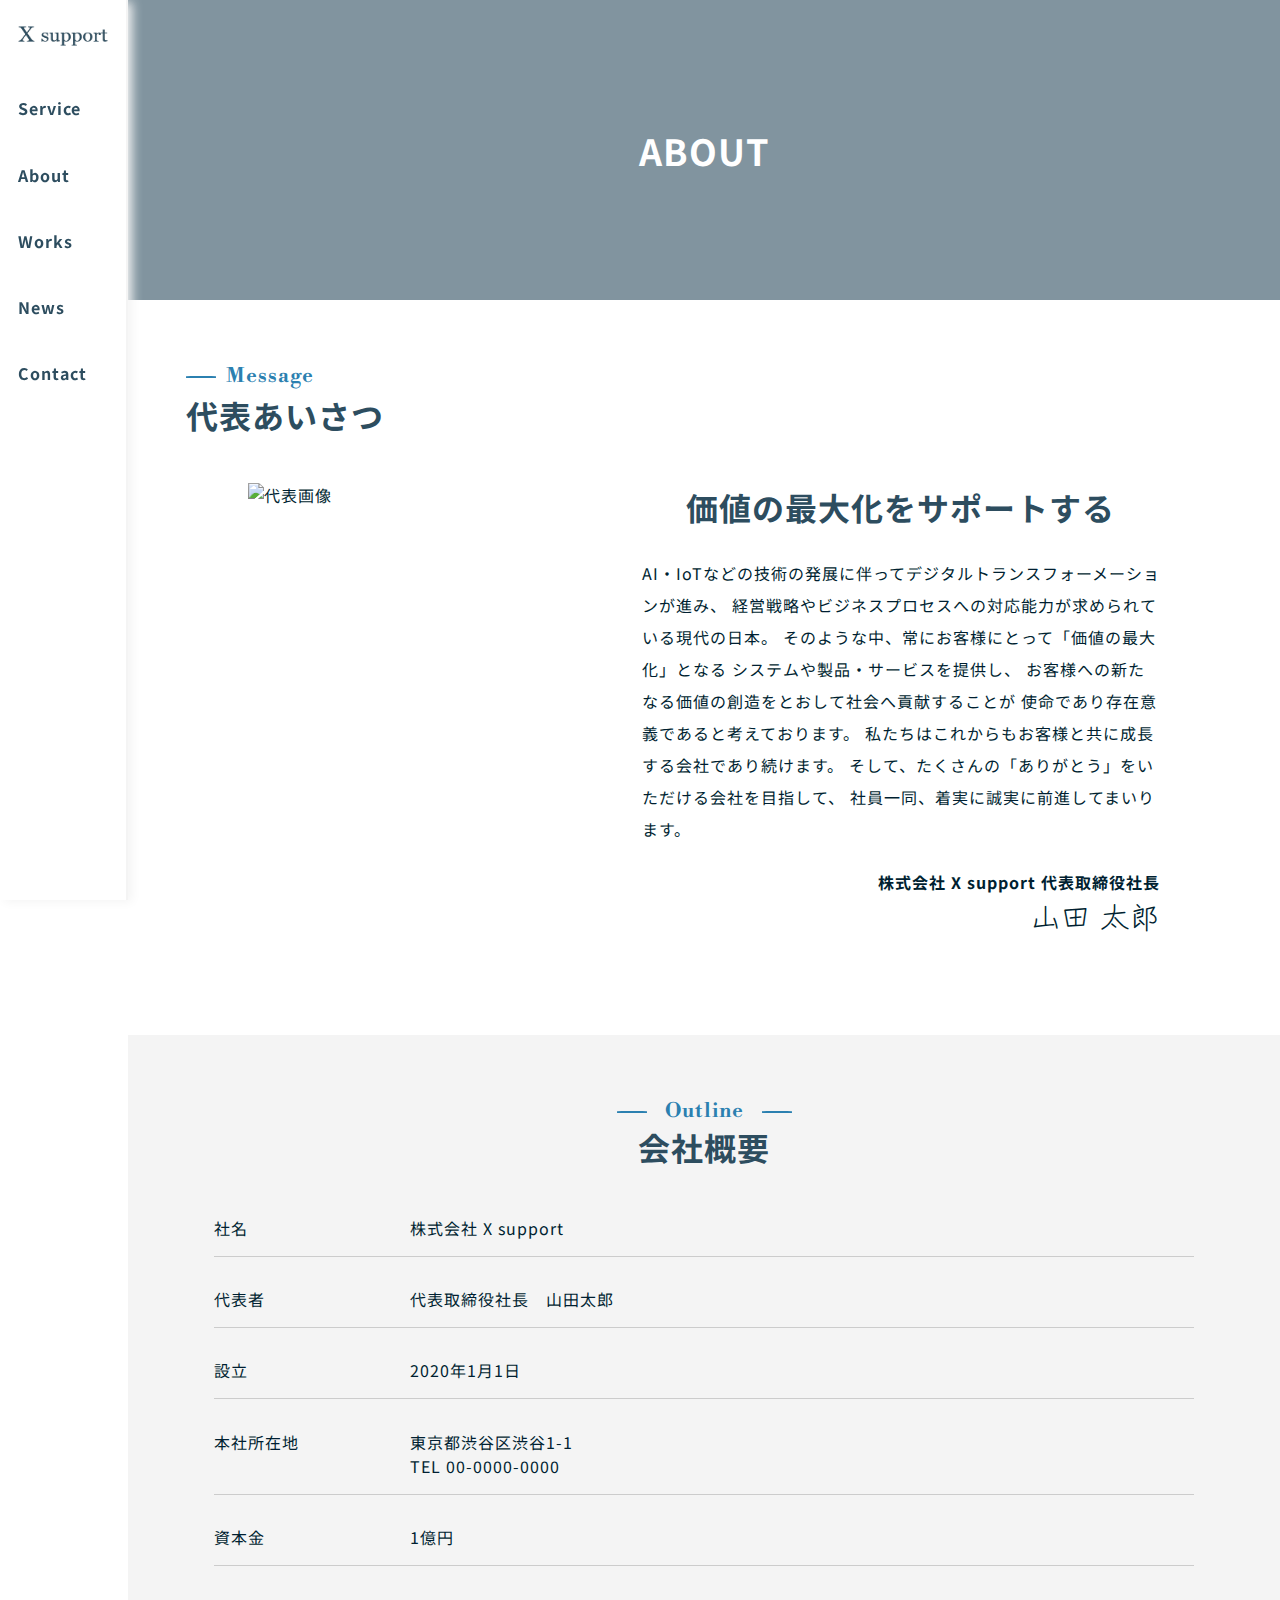
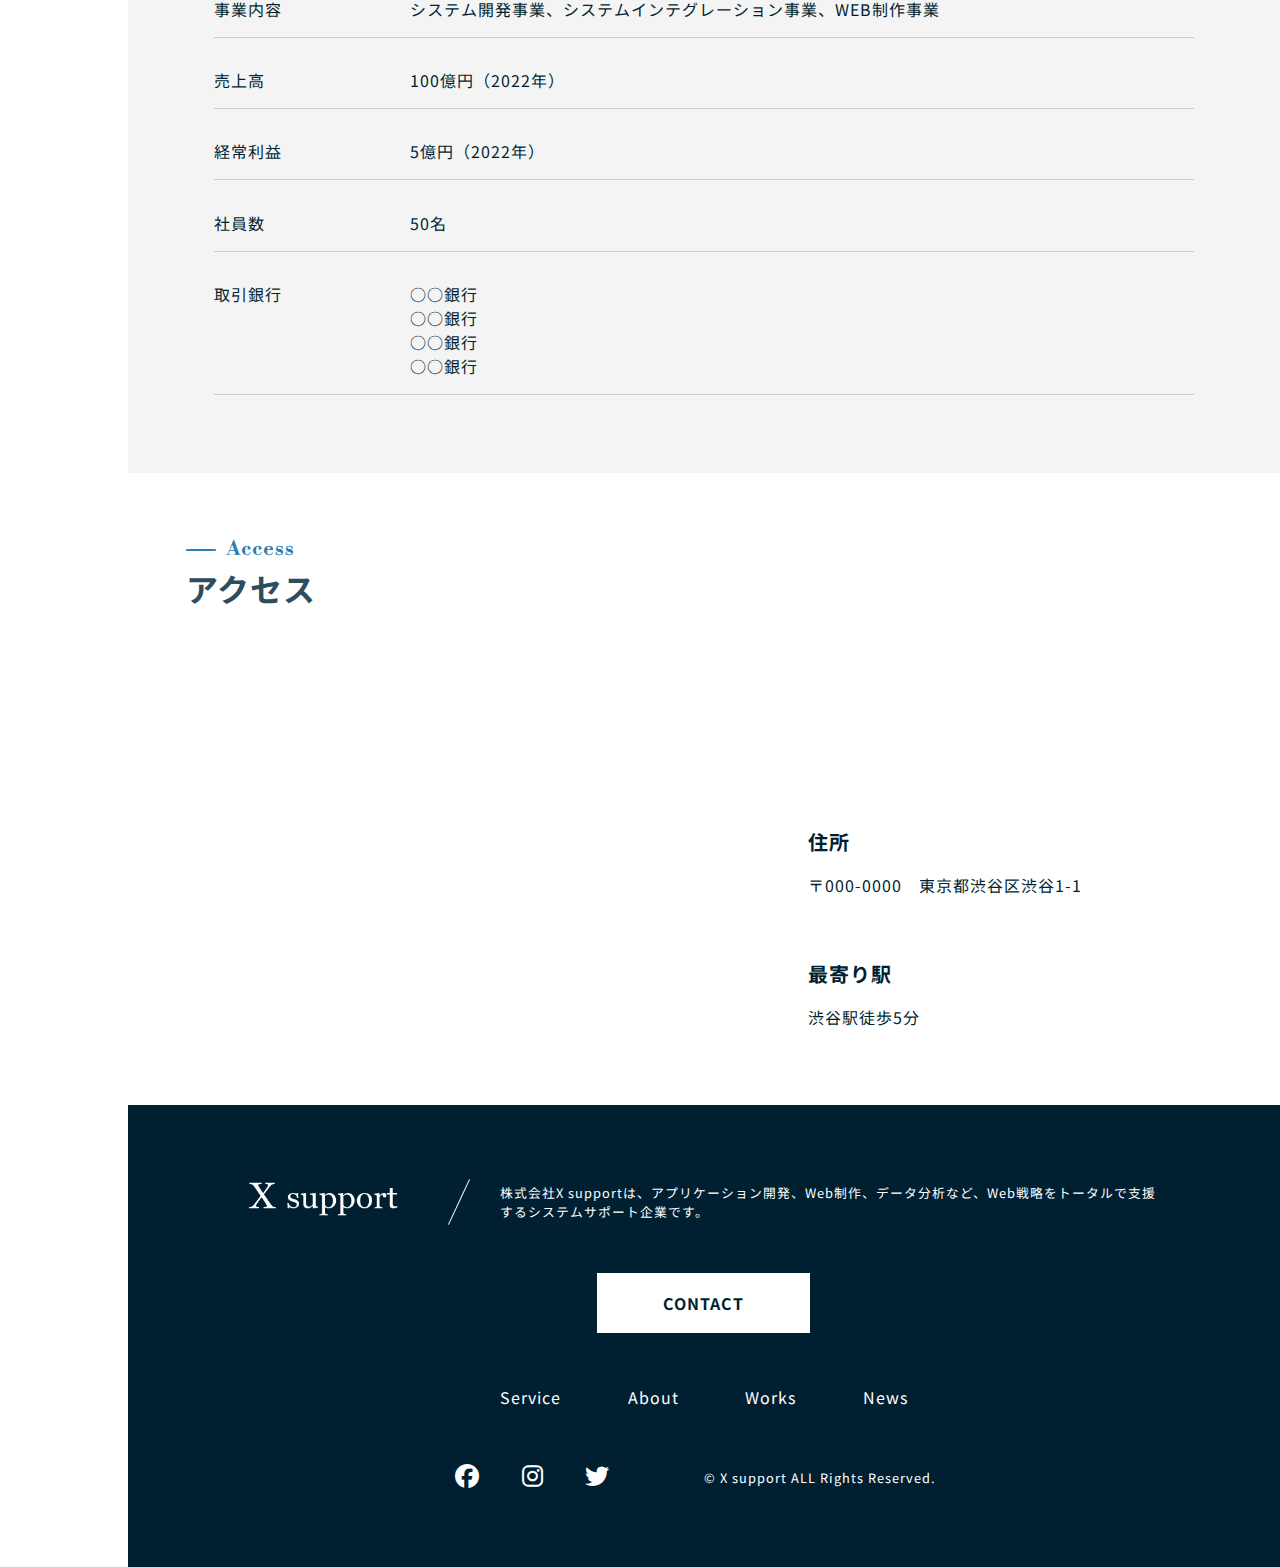
==== html/about.html @ 0b6d274b "first-commit" ====
<!DOCTYPE html>
<html>
  <head>
    <meta charset="UTF-8">
    <title>X Support</title>
    <meta name="description" content="X Supportのオフィシャルサイトです。X Supportはお客様と共に課題を解決し常に新しい発想で期待に応えつづけていくことを目指します。">
    <meta name="keywords" content="IT,AI,DX,クラウド,WEB制作">
    <meta name="viewport" content="width=device-width, initial-scale=1.0">
    <meta property="og:url" content="https://withcode-plus.tech">
    <meta property="og:type" content="website">
    <meta property="og:title" content="X Support">
    <meta property="og:description" content="X Supportのオフィシャルサイトです。X Supportはお客様と共に課題を解決し常に新しい発想で期待に応えつづけていくことを目指します。">
    <meta property="og:site_name" content="WithCode">
    <meta property="og:image" content="https://withcode-plus.tech/img/logo.png">
    <link rel="icon" href="../favicon.ico">
    <link rel="apple-touch-icon" sizes="180*180" href="../favicon.ico">
    <!-- フォント -->
    <link rel="preconnect" href="https://fonts.googleapis.com">
    <link rel="preconnect" href="https://fonts.gstatic.com" crossorigin>
    <link
      href="https://fonts.googleapis.com/css2?family=Libre+Bodoni:wght@400;600;700&family=Noto+Sans+JP:wght@400;600;700&family=Zen+Kurenaido&display=swap"
      rel="stylesheet">
    <link rel="stylesheet" href="https://cdnjs.cloudflare.com/ajax/libs/font-awesome/6.1.1/css/all.min.css">
    <!-- slick -->
    <!-- <link rel="stylesheet" type="text/css" href="https://cdn.jsdelivr.net/npm/slick-carousel@1.8.1/slick/slick.css" />
        <link rel="stylesheet" type="text/css" href="https://cdn.jsdelivr.net/npm/slick-carousel@1.8.1/slick/slick-theme.css" /> -->
    <!-- CSS -->
    <link rel="stylesheet" type="text/css" href="../css/style.css">
    <link rel="stylesheet" type="text/css" href="../css/page/common2/style.css">
    <link rel="stylesheet" type="text/css" href="../css/page/about/style.css">
  </head>
  
  <body>
    <header class="header js-header headerScroll" id="header">
      <div class="header-wrap">
        <div class="header-wrap__logo">
          <a href="../index.html">
            <img src="../img/logo_f.png" alt="ロゴ画像" class="logo_f">
            <img src="../img/logo.png" alt="ロゴ画像" class="logo_g">
          </a>
        </div>
        <nav class="header-wrap__nav" id="js-nav">
          <ul class="header-wrap__nav__list">
            <li class="header-wrap__nav__list__item">
              <a href="service.html">Service</a>
            </li>
            <li class="header-wrap__nav__list__item">
              <a href="#">About</a>
            </li>
            <li class="header-wrap__nav__list__item">
              <a href="works.html">Works</a>
            </li>
            <li class="header-wrap__nav__list__item">
              <a href="news.html">News</a>
            </li>
            <li class="header-wrap__nav__list__item">
              <a href="contact.html">Contact</a>
            </li>
          </ul>
        </nav>
  
      </div>
      <div class="drawer"></div>
    </header>

    <main>
      <section class="top" id="top">
        <div class="top-wrap">
          <h2 class="top-wrap__ttl">ABOUT</h2>
        </div>
      </section>

      <section class="greet section" id="greet">
        <div class="greet-wrap __inner">
          <div class="greet-wrap__ttl">
            <h2 class="ttl_2"><span>Message</span><br>代表あいさつ</h2>
          </div>
          <div class="greet-wrap__body">
            <div class="greet-wrap__body__img">
              <img src="../img/CEO.jpg" alt="代表画像">
            </div>
            <div class="greet-wrap__body__right">
              <div class="greet-wrap__body__right__intro">
                <h3>価値の最大化をサポートする</h3>
              </div>
              <div class="greet-wrap__body__right__txt">
                <p>AI・IoTなどの技術の発展に伴ってデジタルトランスフォーメーションが進み、
                経営戦略やビジネスプロセスへの対応能力が求められている現代の日本。
                そのような中、常にお客様にとって「価値の最大化」となる
                システムや製品・サービスを提供し、
                お客様への新たなる価値の創造をとおして社会へ貢献することが
                使命であり存在意義であると考えております。
                私たちはこれからもお客様と共に成長する会社であり続けます。
                そして、たくさんの「ありがとう」をいただける会社を目指して、
                社員一同、着実に誠実に前進してまいります。</p>
              </div>
              <div class="greet-wrap__body__right__bottom">
                <span>株式会社 X support 代表取締役社長</span>
                <p>山田 太郎</p>
              </div>
            </div>
          </div>
        </div>
      </section>

      <section class="outline section" id="outline">
        <div class="outline-wrap __inner">
          <div class="outline-wrap__ttl">
            <h2 class="ttl_2"><span>Outline</span><br>会社概要</h2>
          </div>
          <div class="outline-wrap__body">
            <ul class="outline-wrap__body__list">
              <li class="outline-wrap__body__list__item">
                <span>社名</span>
                <p>株式会社 X support</p>
              </li>
              <hr>
              <li class="outline-wrap__body__list__item">
                <span>代表者</span>
                <p>代表取締役社長　山田太郎</p>
              </li>
              <hr>
              <li class="outline-wrap__body__list__item">
                <span>設立</span>
                <p>2020年1月1日</p>
              </li>
              <hr>
              <li class="outline-wrap__body__list__item">
                <span>本社所在地</span>
                <p>東京都渋谷区渋谷1-1<br>
                  TEL 00-0000-0000</p>
              </li>
              <hr>
              <li class="outline-wrap__body__list__item">
                <span>資本金</span>
                <p>1億円</p>
              </li>
              <hr>
              <li class="outline-wrap__body__list__item">
                <span>事業内容</span>
                <p>システム開発事業、システムインテグレーション事業、WEB制作事業</p>
              </li>
              <hr>
              <li class="outline-wrap__body__list__item">
                <span>売上高</span>
                <p>100億円（2022年）</p>
              </li>
              <hr>
              <li class="outline-wrap__body__list__item">
                <span>経常利益</span>
                <p>5億円（2022年）</p>
              </li>
              <hr>
              <li class="outline-wrap__body__list__item">
                <span>社員数</span>
                <p>50名</p>
              </li>
              <hr>
              <li class="outline-wrap__body__list__item">
                <span>取引銀行</span>
                <p>○○銀行<br>
                ○○銀行<br>
                ○○銀行<br>
                ○○銀行</p>
              </li>
              <hr>
            </ul>
          </div>
        </div>
      </section>

      <section class="access section" id="access">
        <div class="access-wrap __inner">
          <div class="access-wrap__ttl">
            <h2 class="ttl_2"><span>Access</span><br>アクセス</h2>
          </div>
          <div class="access-wrap__body">
            <div class="access-wrap__body__map">
              <iframe
                src="https://www.google.com/maps/embed?pb=!1m18!1m12!1m3!1d4764.403479082458!2d139.69956477839094!3d35.66034742610402!2m3!1f0!2f0!3f0!3m2!1i1024!2i768!4f13.1!3m3!1m2!1s0x60188b563b00109f%3A0x337328def1e2ab26!2z5riL6LC36aeF!5e0!3m2!1sja!2sjp!4v1699173654494!5m2!1sja!2sjp"
                width="600" height="450" style="border:0;" allowfullscreen="" loading="lazy"
                referrerpolicy="no-referrer-when-downgrade"></iframe>
            </div>
            <div class="access-wrap__body__right">
              <div class="access-wrap__body__right__block">
                <h4 class="ttl_4">住所</h4>
                <p>〒000-0000　<br class="__sp">東京都渋谷区渋谷1-1</p>
              </div>
              <div class="access-wrap__body__right__block">
                <h4 class="ttl_4">最寄り駅</h4>
                <p>渋谷駅徒歩5分</p>
              </div>
            </div>
          </div>
        </div>
      </section>
    </main>

    <footer class="footer section" id="footer">
      <div class="footer-wrap __inner">
        <div class="footer-wrap__top">
          <a class="footer-wrap__top__logo">
            <img src="../img/logo_f.png">
          </a>
          <div class="footer-wrap__top__txt">
            <p>株式会社X supportは、アプリケーション開発、Web制作、データ分析など、Web戦略をトータルで支援するシステムサポート企業です。</p>
          </div>
        </div>
        <div class="footer-wrap__con">
          <a href="contact.html">CONTACT</a>
        </div>
        <nav class="footer-wrap__nav">
          <ul class="footer-wrap__nav__list">
            <li class="footer-wrap__nav__list__item">
              <a href="service.html">Service</a>
            </li>
            <li class="footer-wrap__nav__list__item">
              <a href="#">About</a>
            </li>
            <li class="footer-wrap__nav__list__item">
              <a href="works.html">Works</a>
            </li>
            <li class="footer-wrap__nav__list__item">
              <a href="news.html">News</a>
            </li>
          </ul>
        </nav>
        <div class="footer-wrap__bottom">
          <div class="footer-wrap__bottom__sns">
            <a href="#"><i class="fa-brands fa-facebook" style="color: #ffffff;"></i></a>
            <a href="#"><i class="fa-brands fa-instagram" style="color: #ffffff;"></i></a>
            <a href="#"><i class="fa-brands fa-twitter" style="color: #ffffff;"></i></a>
          </div>
          <div class="footer-wrap__bottom__copy">
            <small>© X support ALL Rights Reserved.</small>
          </div>
        </div>
      </div>
    </footer>

    <!-- JQ -->
    <script src="https://ajax.googleapis.com/ajax/libs/jquery/3.6.0/jquery.min.js"></script>
    <!-- slick -->
    <script type="text/javascript" src="https://cdn.jsdelivr.net/npm/slick-carousel@1.8.1/slick/slick.min.js"></script>
    <script type="text/javascript" src="../js/common.js"></script>
    <script type="text/javascript" src="../js/common2.js"></script>
  </body>

</html>
---- css/style.css ----
html,
body,
div,
span,
object,
iframe,
h1,
h2,
h3,
h4,
h5,
h6,
p,
blockquote,
pre,
abbr,
address,
cite,
code,
del,
dfn,
em,
img,
ins,
kbd,
q,
samp,
small,
strong,
sub,
sup,
var,
b,
i,
dl,
dt,
dd,
ol,
ul,
li,
fieldset,
form,
label,
legend,
table,
caption,
tbody,
tfoot,
thead,
tr,
th,
td,
article,
aside,
canvas,
details,
figcaption,
figure,
footer,
header,
hgroup,
menu,
nav,
section,
summary,
time,
mark,
audio,
video {
  margin: 0;
  padding: 0;
  border: 0;
  outline: 0;
  font-size: 100%;
  vertical-align: baseline;
  background: transparent;
}

body {
  line-height: 1;
}

article,
aside,
details,
figcaption,
figure,
footer,
header,
hgroup,
menu,
nav,
section {
  display: block;
}

nav ul {
  list-style: none;
}

blockquote,
q {
  quotes: none;
}

blockquote:before,
blockquote:after,
q:before,
q:after {
  content: "";
  content: none;
}

a {
  margin: 0;
  padding: 0;
  font-size: 100%;
  vertical-align: baseline;
  background: transparent;
}

/* change colors to suit your needs */
ins {
  background-color: #ff9;
  color: #000;
  text-decoration: none;
}

/* change colors to suit your needs */
mark {
  background-color: #ff9;
  color: #000;
  font-style: italic;
  font-weight: bold;
}

del {
  text-decoration: line-through;
}

abbr[title],
dfn[title] {
  border-bottom: 1px dotted;
  cursor: help;
}

table {
  border-collapse: collapse;
  border-spacing: 0;
}

/* change border color to suit your needs */
hr {
  display: block;
  height: 1px;
  border: 0;
  border-top: 1px solid #cccccc;
  margin: 1em 0;
  padding: 0;
}

input,
select {
  vertical-align: middle;
}

html {
  font-size: 16px;
}
@media screen and (max-width: 768px) {
  html {
    font-size: 14px;
  }
}
@media screen and (max-width: 480px) {
  html {
    font-size: 12px;
  }
}

body {
  font-family: "Noto Sans JP", sans-serif;
  line-height: 1.5;
  letter-spacing: 1px;
  word-break: break-all;
  color: #001F31;
  margin: 0 auto;
}

a {
  text-decoration: none;
  color: #001F31;
}

li {
  list-style: none;
}

.section {
  padding: 6% 0;
  width: 90%;
  margin: 0 0 0 auto;
}
@media screen and (max-width: 1024px) {
  .section {
    width: 85%;
  }
}
@media screen and (max-width: 768px) {
  .section {
    padding: 8% 0;
    width: 100%;
    margin: 0 auto;
  }
}

.__inner {
  width: 90%;
  margin: 0 auto;
  align-items: center;
}

br.__sp {
  display: none;
}
@media screen and (max-width: 480px) {
  br.__sp {
    display: block;
  }
}

.ttl_1 {
  font-size: 4rem;
  font-family: "Libre Bodoni", serif;
  text-align: center;
  line-height: 1;
  font-weight: lighter;
}
@media screen and (max-width: 480px) {
  .ttl_1 {
    font-size: 3rem;
  }
}

.ttl_2 {
  font-size: 2rem;
  color: #2D4D5F;
  margin-bottom: 3%;
  line-height: 1;
  display: inline-block;
}
@media screen and (max-width: 1024px) {
  .ttl_2 {
    font-size: 1.8rem;
  }
}
@media screen and (max-width: 768px) {
  .ttl_2 {
    font-size: 1.5rem;
    margin-bottom: 6%;
  }
}
.ttl_2 span {
  display: block;
  padding-left: 2.5rem;
  color: #2B80B0;
  font-size: 1.25rem;
  font-family: "Libre Bodoni", serif;
  position: relative;
  margin-bottom: -10px;
  line-height: 0;
}
.ttl_2 span::after {
  position: absolute;
  content: "";
  width: 30px;
  height: 2px;
  background-color: #2B80B0;
  border-radius: 15%;
  left: 0;
  top: 50%;
  transform: translateY(-50%);
}
@media screen and (max-width: 768px) {
  .ttl_2 span::after {
    width: 20px;
  }
}
@media screen and (max-width: 480px) {
  .ttl_2 span::after {
    width: 18px;
  }
}
@media screen and (max-width: 1024px) {
  .ttl_2 span {
    font-size: 1.1rem;
  }
}
@media screen and (max-width: 768px) {
  .ttl_2 span {
    font-size: 1rem;
  }
}

.ttl_2.spin span::after, .ttl_2.spin span::before {
  animation: spin 0.5s linear;
}

@keyframes spin {
  0% {
    transform: rotate(0deg);
  }
  100% {
    transform: rotate(1080deg);
  }
}
.ttl_3 {
  font-size: 1.25rem;
}
@media screen and (max-width: 1024px) {
  .ttl_3 {
    font-size: 1.1rem;
  }
}
@media screen and (max-width: 768px) {
  .ttl_3 {
    font-size: 1rem;
  }
}
.ttl_3 span {
  display: inline-block;
  font-size: 1rem;
  margin-bottom: 6%;
}
@media screen and (max-width: 1024px) {
  .ttl_3 span {
    font-size: 0.9rem;
  }
}
@media screen and (max-width: 768px) {
  .ttl_3 span {
    font-size: 0.8rem;
  }
}

.ttl_4 {
  font-size: 1.25rem;
}
@media screen and (max-width: 1024px) {
  .ttl_4 {
    font-size: 1.1rem;
  }
}
@media screen and (max-width: 768px) {
  .ttl_4 {
    font-size: 1rem;
  }
}

.__btn_1 {
  width: 240px;
  height: 60px;
  max-width: 100%;
  border: 2px solid #2B80B0;
  background-color: #2B80B0;
  cursor: pointer;
  position: relative;
  box-sizing: border-box;
  overflow: hidden;
  box-shadow: 2px 2px 6px 0 #A0A0A0;
}
@media screen and (max-width: 768px) {
  .__btn_1 {
    width: 216px;
    height: 54px;
  }
}
@media screen and (max-width: 480px) {
  .__btn_1 {
    width: 192px;
    height: 48px;
  }
}
.__btn_1 a {
  color: #fff;
  transition: all 0.3s ease;
  z-index: 2;
  position: relative;
  line-height: 60px;
  display: inline-block;
  width: 100%;
  box-sizing: border-box;
  font-weight: bolder;
  text-align: center;
  padding-right: 2rem;
}
@media screen and (max-width: 768px) {
  .__btn_1 a {
    line-height: 54px;
  }
}
@media screen and (max-width: 480px) {
  .__btn_1 a {
    line-height: 48px;
  }
}
.__btn_1 a::before {
  position: absolute;
  content: "";
  width: 0.5rem;
  height: 0.5rem;
  border-top: 3px solid #fff;
  border-right: 3px solid #fff;
  transform: translateY(-50%) rotate(45deg);
  top: 50%;
  right: 2rem;
  transition: all 0.3s;
}
.__btn_1 .btn_bg {
  width: 240px;
  height: 60px;
  left: -240px;
  background: #fff;
  position: absolute;
  transition: all 0.5s ease;
  z-index: 1;
}
@media screen and (max-width: 768px) {
  .__btn_1 .btn_bg {
    width: 216px;
    height: 54px;
    left: -216px;
  }
}
@media screen and (max-width: 480px) {
  .__btn_1 .btn_bg {
    width: 192px;
    height: 48px;
    left: -192px;
  }
}
.__btn_1:hover .btn_bg {
  left: 0;
}
.__btn_1:hover a {
  color: #2B80B0;
}
.__btn_1:hover a::before {
  border-top: 3px solid #2B80B0;
  border-right: 3px solid #2B80B0;
  transform: translateY(-50%) translateX(10px) rotate(45deg);
}

header {
  width: 10%;
  height: 100vh;
  position: fixed;
  z-index: 999;
  top: 0;
  left: 0;
  padding: 2% 1%;
  box-sizing: border-box;
  border-right: 2px solid #fff;
}
header .header-wrap {
  height: 100%;
  display: flex;
  flex-direction: column;
  justify-content: flex-start;
  align-items: center;
  margin: auto;
  vertical-align: middle;
}
header .header-wrap .drawer {
  display: none;
}
header .header-wrap__logo {
  width: 90%;
  aspect-ratio: 5/1;
  margin: 0 auto 50%;
}
header .header-wrap__logo a {
  transition: all 0.3s;
}
header .header-wrap__logo a img {
  width: 100%;
  object-fit: cover;
}
header .header-wrap__logo a:hover {
  cursor: pointer;
  opacity: 0.7;
}
header .header-wrap__logo a .logo_g {
  display: none;
}
header .header-wrap__nav {
  width: 90%;
  height: 100%;
}
header .header-wrap__nav__list {
  display: flex;
  flex-direction: column;
  justify-content: space-between;
}
header .header-wrap__nav__list__item {
  display: inline-block;
  margin-bottom: 40%;
}
header .header-wrap__nav__list__item a {
  font-size: 1rem;
  font-weight: bolder;
  color: #fff;
  display: inline-block;
  padding-bottom: 3px;
  transition: all 0.3s;
}
header .header-wrap__nav__list__item a:hover {
  cursor: pointer;
}
header .header-wrap__nav__list__item a::after {
  content: "";
  display: block;
  width: 0;
  transition: all 0.3s ease;
  border-bottom: 3px solid #fff;
}
header .header-wrap__nav__list__item a:hover::after {
  width: 100%;
  border-bottom: 3px solid #fff;
}

header.headerScroll {
  background: #fff;
  border-right: 2px solid #F4F4F4;
  box-shadow: 4px 2px 10px 0px #F4F4F4;
}
header.headerScroll .header-wrap__logo .logo_g {
  display: block;
}
header.headerScroll .header-wrap__logo .logo_f {
  display: none;
}
header.headerScroll .header-wrap__nav__list__item a {
  color: #2D4D5F;
}
header.headerScroll .header-wrap__nav__list__item a::after {
  border-bottom: 3px solid #2D4D5F;
}
header.headerScroll .header-wrap__nav__list__item a:hover::after {
  border-bottom: 3px solid #2D4D5F;
}

.fadeIn {
  animation: fadeInAnime 0.8s forwards;
  opacity: 0;
}

@keyframes fadeInAnime {
  from {
    opacity: 0;
  }
  to {
    opacity: 1;
  }
}
.fadeUp {
  animation: fadeUpAnime 0.8s forwards;
  opacity: 0;
}

@keyframes fadeUpAnime {
  from {
    opacity: 0;
    transform: translateY(100px);
  }
  to {
    opacity: 1;
    transform: translateY(0);
  }
}
.fadeLeft {
  animation: fadeLeftAnime 0.5s forwards;
  opacity: 1;
  overflow: hidden;
}

@keyframes fadeLeftAnime {
  from {
    opacity: 1;
    transform: translateX(-50px);
  }
  to {
    opacity: 1;
    transform: translateY(0);
  }
}
.fadeRight {
  animation: fadeRightAnime 0.5s forwards;
  opacity: 1;
  overflow: hidden;
}

@keyframes fadeRightAnime {
  from {
    opacity: 1;
    transform: translateX(50px);
  }
  to {
    opacity: 1;
    transform: translateX(0);
  }
}
.fadeInTrigger,
.fadeUpTrigger,
.fadeLeftTrigger,
.fadeRightTrigger {
  opacity: 0;
}

.footer {
  background-color: #001F31;
}
.footer-wrap {
  display: flex;
  justify-content: center;
  flex-direction: column;
}
.footer-wrap__top {
  display: flex;
  justify-content: center;
  align-items: center;
}
.footer-wrap__top__logo {
  width: 150px;
  min-width: 100px;
  transition: all 0.3s;
  overflow: hidden;
}
.footer-wrap__top__logo:hover {
  cursor: pointer;
  opacity: 0.7;
  transform: scale(1.05);
}
.footer-wrap__top__logo img {
  width: 100%;
  height: 100%;
  object-fit: contain;
}
.footer-wrap__top__txt {
  min-width: 50%;
  max-width: 65%;
  position: relative;
  margin-left: 10%;
}
.footer-wrap__top__txt p {
  color: #fff;
  font-size: 0.8rem;
}
.footer-wrap__top__txt::after {
  position: absolute;
  content: "";
  width: 50px;
  border-top: 1px solid #fff;
  top: 50%;
  transform: translateY(-50%) rotate(-65deg);
  left: -10%;
}
.footer-wrap__con {
  margin: 5% auto;
}
.footer-wrap__con a {
  display: inline-block;
  color: #001F31;
  background-color: #fff;
  border: 2px solid #fff;
  padding: 1rem 4rem;
  font-weight: bold;
  transition: all 0.3s;
}
.footer-wrap__con a:hover {
  color: #fff;
  background-color: #001F31;
}
.footer-wrap__nav {
  display: block;
  width: 80%;
}
.footer-wrap__nav__list {
  display: flex;
  justify-content: center;
}
.footer-wrap__nav__list__item {
  margin: 0 4%;
}
.footer-wrap__nav__list__item a {
  color: #fff;
  transition: all 0.3s;
}
.footer-wrap__nav__list__item a::after {
  content: "";
  display: block;
  width: 0;
  border-bottom: 3px solid #fff;
  transition: all 0.3s;
}
.footer-wrap__nav__list__item a:hover::after {
  width: 100%;
  border-bottom: 3px solid #fff;
}
.footer-wrap__bottom {
  min-width: 55%;
  display: flex;
  justify-content: space-between;
  margin-top: 5%;
}
.footer-wrap__bottom__sns {
  width: 40%;
  margin-right: 5%;
  text-align: center;
  white-space: nowrap;
}
.footer-wrap__bottom__sns i {
  font-size: 1.5rem;
  margin: 0 8%;
  transition: all 0.3s;
}
.footer-wrap__bottom__sns i:hover {
  cursor: pointer;
  opacity: 0.7;
  transform: scale(1.25);
}
.footer-wrap__bottom__copy {
  width: 50%;
}
.footer-wrap__bottom__copy small {
  font-size: 0.8rem;
  color: #fff;
  white-space: nowrap;
}

@media screen and (max-width: 1024px) {
  header {
    width: 15%;
  }
}
@media screen and (max-width: 768px) {
  header {
    width: 100%;
    height: 70px;
    padding: 2% 4%;
  }
  header .headerScroll {
    box-shadow: none;
  }
  header .header-wrap {
    max-width: 100%;
  }
  header .header-wrap__logo {
    width: 150px;
    margin: auto auto auto 0;
  }
  header .drawer {
    visibility: visible;
    position: absolute;
    width: 30px;
    top: 20px;
    right: 20px;
    border-top: solid 5px #fff;
    cursor: pointer;
    z-index: 500;
  }
  header .drawer::before, header .drawer::after {
    content: "";
    display: block;
    width: 30px;
    background: #fff;
    height: 5px;
    position: absolute;
    top: 0;
    right: 0;
    transition: all 0.3s;
  }
  header .drawer::before {
    top: 5px;
  }
  header .drawer::after {
    top: 15px;
  }
  header .header-wrap__nav {
    position: fixed;
    display: none;
    width: 100%;
    height: 100%;
    max-width: 100%;
    top: 0;
    left: 0;
    z-index: 999;
    background: #2D4D5F;
  }
  header .header-wrap__nav__list {
    width: 50%;
    position: absolute;
    top: 50%;
    left: 50%;
    transform: translate(-50%, -50%);
    flex-direction: column;
  }
  header .header-wrap__nav__list__item {
    margin: 5% auto;
    font-size: 1.8rem;
    line-height: 3;
    white-space: nowrap;
  }
  header .header-wrap__nav__list__item a {
    color: #fff;
    font-weight: bolder;
    font-size: 1.5rem;
  }
  header .header-wrap__nav__list__item a:hover {
    color: #fff;
    opacity: 0.7;
  }
  body.nav-open header .drawer {
    border-top: 0;
    z-index: 999;
  }
  body.nav-open header .drawer::before {
    top: 15px;
    transform: rotate(-45deg);
    background: #fff;
  }
  body.nav-open header .drawer::after {
    top: 15px;
    transform: rotate(45deg);
    background: #fff;
  }
  body.nav-open header.headerScroll .header-wrap__nav__list__item a {
    color: #fff;
  }
  header.headerScroll .drawer {
    border-top: solid 5px #2D4D5F;
  }
  header.headerScroll .drawer::before, header.headerScroll .drawer::after {
    background: #2D4D5F;
  }
  .footer {
    padding: 6% 0;
  }
  .footer-wrap__body {
    flex-direction: column;
    align-items: center;
  }
  .footer-wrap__body hr {
    transform: rotate(0);
    margin: 6% auto;
  }
  .footer-wrap__body__left {
    width: 100%;
  }
  .footer-wrap__body__right {
    width: 100%;
  }
  .footer-wrap__body__right__bottom {
    flex-direction: column;
  }
  .footer-wrap__body__right__bottom__left {
    width: 140px;
    margin: 5% auto;
  }
  .footer-wrap__body__right__bottom__right {
    text-align: center;
  }
}
@media screen and (max-width: 480px) {
  .footer {
    padding: 8% 2%;
  }
  .footer-wrap__top {
    flex-direction: column;
  }
  .footer-wrap__top__logo {
    width: 120px;
    margin: 0 auto 5%;
  }
  .footer-wrap__top__txt {
    width: 80%;
    padding-top: 5%;
  }
  .footer-wrap__top__txt::after {
    top: 0;
    left: 50%;
    transform: translateX(-50%) rotate(0);
  }
  .footer-wrap__con {
    margin: 8% auto;
  }
  .footer-wrap__bottom {
    flex-direction: column;
  }
  .footer-wrap__bottom__sns {
    width: 80%;
    margin: 0 auto 5%;
  }
  .footer-wrap__bottom__copy {
    width: 100%;
    margin: 0 auto;
    text-align: center;
  }
}
---- css/page/common2/style.css ----
.top {
  width: 90%;
  height: 300px;
  margin: 0 0 0 auto;
  position: relative;
  background: url(../../../img/top.jpg) no-repeat;
  background-position: center;
  background-size: cover;
}
.top::after {
  position: absolute;
  content: "";
  width: 100%;
  height: 100%;
  top: 0;
  left: 0;
  background-color: rgba(45, 77, 95, 0.6);
  z-index: 0;
}
.top-wrap {
  position: absolute;
  top: 50%;
  left: 50%;
  transform: translate(-50%, -50%);
  z-index: 100;
}
.top-wrap__ttl {
  color: #fff;
  font-size: 2.25rem;
  text-align: center;
}

.pagination {
  width: 100%;
  margin: 2% auto;
  text-align: center;
}
.pagination__list {
  display: flex;
  justify-content: center;
}
.pagination__list__item {
  display: inline-block;
  border: 1px solid #2D4D5F;
  background-color: #2D4D5F;
  width: 40px;
  height: 40px;
  margin: 4% 2% auto 2%;
  transition: all 0.3s;
}
.pagination__list__item a {
  color: #fff;
  font-size: 1.5rem;
  transition: all 0.3s;
}
.pagination__list__item:hover {
  cursor: pointer;
  background-color: #fff;
}
.pagination__list__item:hover a {
  color: #2D4D5F;
}

@media screen and (max-width: 1024px) {
  .top {
    width: 85%;
  }
}
@media screen and (max-width: 768px) {
  header.headerScroll {
    background: none;
    box-shadow: none;
  }
  header.headerScroll .drawer {
    border-top: solid 5px #fff;
  }
  header.headerScroll .drawer::before, header.headerScroll .drawer::after {
    background: #fff;
  }
  header.headerScroll .header-wrap__logo .logo_f {
    display: block;
  }
  header.headerScroll .header-wrap__logo .logo_g {
    display: none;
  }
  header.headerScrollTab {
    background: #fff;
    box-shadow: 4px 4px 4px 0 #D9D9D9;
  }
  header.headerScrollTab .drawer {
    border-top: solid 5px #2D4D5F;
  }
  header.headerScrollTab .drawer::before, header.headerScrollTab .drawer::after {
    background: #2D4D5F;
  }
  header.headerScrollTab .header-wrap__logo .logo_f {
    display: none;
  }
  header.headerScrollTab .header-wrap__logo .logo_g {
    display: block;
  }
  .top {
    width: 100%;
  }
}
@media screen and (max-width: 480px) {
  .top {
    height: 50vh;
  }
  .pagination__list__item {
    width: 30px;
    height: 30px;
  }
}
---- css/page/about/style.css ----
.greet-wrap__body {
  display: flex;
  justify-content: center;
}
.greet-wrap__body__img {
  width: 30%;
  aspect-ratio: 3/4;
  margin: 2% 4%;
}
.greet-wrap__body__img img {
  width: 100%;
  height: 100%;
  object-fit: contain;
}
.greet-wrap__body__right {
  width: 50%;
  margin: 2% 4%;
}
.greet-wrap__body__right__intro h3 {
  font-size: 2rem;
  color: #2D4D5F;
  text-align: center;
}
.greet-wrap__body__right__txt {
  margin: 5% auto;
}
.greet-wrap__body__right__txt p {
  line-height: 2;
}
.greet-wrap__body__right__bottom {
  text-align: right;
}
.greet-wrap__body__right__bottom span {
  font-weight: bold;
}
.greet-wrap__body__right__bottom p {
  font-size: 1.8rem;
  font-family: "Zen Kurenaido", sans-serif;
}

.outline {
  background-color: #F4F4F4;
}
.outline-wrap {
  width: 85%;
}
.outline-wrap__ttl {
  width: fit-content;
  margin: 0 auto 5%;
}
.outline-wrap__ttl span {
  padding-right: 1rem;
  padding-left: 1rem;
  width: fit-content;
  margin: 0 auto -10%;
}
.outline-wrap__ttl span::after {
  left: -2rem;
}
.outline-wrap__ttl span::before {
  position: absolute;
  content: "";
  background-color: #2B80B0;
  width: 30px;
  height: 2px;
  border-radius: 15%;
  right: -2rem;
  top: 50%;
  transform: translateY(-50%);
}
.outline-wrap__body__list {
  width: 100%;
}
.outline-wrap__body__list__item {
  display: flex;
  justify-content: flex-start;
}
.outline-wrap__body__list__item span {
  width: 15%;
  margin-right: 5%;
}
.outline-wrap__body__list hr {
  margin-bottom: 3%;
}
.outline-wrap__body__list hr:last-child {
  margin-bottom: 0;
}

.access-wrap__body {
  display: flex;
  justify-content: flex-start;
  align-items: last baseline;
}
.access-wrap__body__map {
  width: 50%;
  aspect-ratio: 4/3;
  margin-right: 10%;
}
.access-wrap__body__map iframe {
  width: 100%;
  height: 100%;
}
.access-wrap__body__right {
  width: 30%;
}
.access-wrap__body__right__block {
  width: 100%;
}
.access-wrap__body__right__block:first-child {
  margin-bottom: 20%;
}
.access-wrap__body__right__block h4 {
  display: block;
  margin-bottom: 5%;
}

@media screen and (max-width: 768px) {
  .greet-wrap__body__right__intro h3 {
    font-size: 1.5rem;
  }
  .outline-wrap__ttl h2 span::before {
    width: 20px;
    right: -1rem;
  }
  .outline-wrap__ttl h2 span::after {
    left: -1rem;
  }
}
@media screen and (max-width: 480px) {
  .greet-wrap__ttl {
    width: fit-content;
    margin: 0 auto 6%;
  }
  .greet-wrap__ttl h2 {
    text-align: center;
  }
  .greet-wrap__ttl h2 span {
    padding: 0 2rem;
  }
  .greet-wrap__ttl h2 span::before {
    position: absolute;
    content: "";
    width: 18px;
    height: 2px;
    top: 0;
    right: 0;
    background-color: #2B80B0;
  }
  .greet-wrap__body {
    flex-direction: column;
  }
  .greet-wrap__body__img {
    width: 60%;
    margin: 0 auto 10%;
  }
  .greet-wrap__body__right {
    width: 100%;
    margin: 0 auto;
  }
  .outline-wrap__ttl h2 span::before {
    width: 18px;
  }
  .outline-wrap__body__list__item span {
    width: 30%;
  }
  .outline-wrap__body__list__item p {
    width: 65%;
  }
  .access-wrap__ttl {
    width: fit-content;
    margin: 0 auto 6%;
  }
  .access-wrap__ttl h2 span {
    padding: 0 2rem;
  }
  .access-wrap__ttl h2 span::before {
    position: absolute;
    content: "";
    width: 18px;
    height: 2px;
    top: 0;
    right: 0;
    background-color: #2B80B0;
  }
  .access-wrap__body {
    flex-direction: column;
  }
  .access-wrap__body__map {
    width: 100%;
    margin: 0 auto 5%;
  }
  .access-wrap__body__right {
    width: 100%;
    display: flex;
    justify-content: space-between;
  }
  .access-wrap__body__right__block {
    width: 45%;
  }
  .access-wrap__body__right__block:first-child {
    margin-bottom: 0;
  }
}
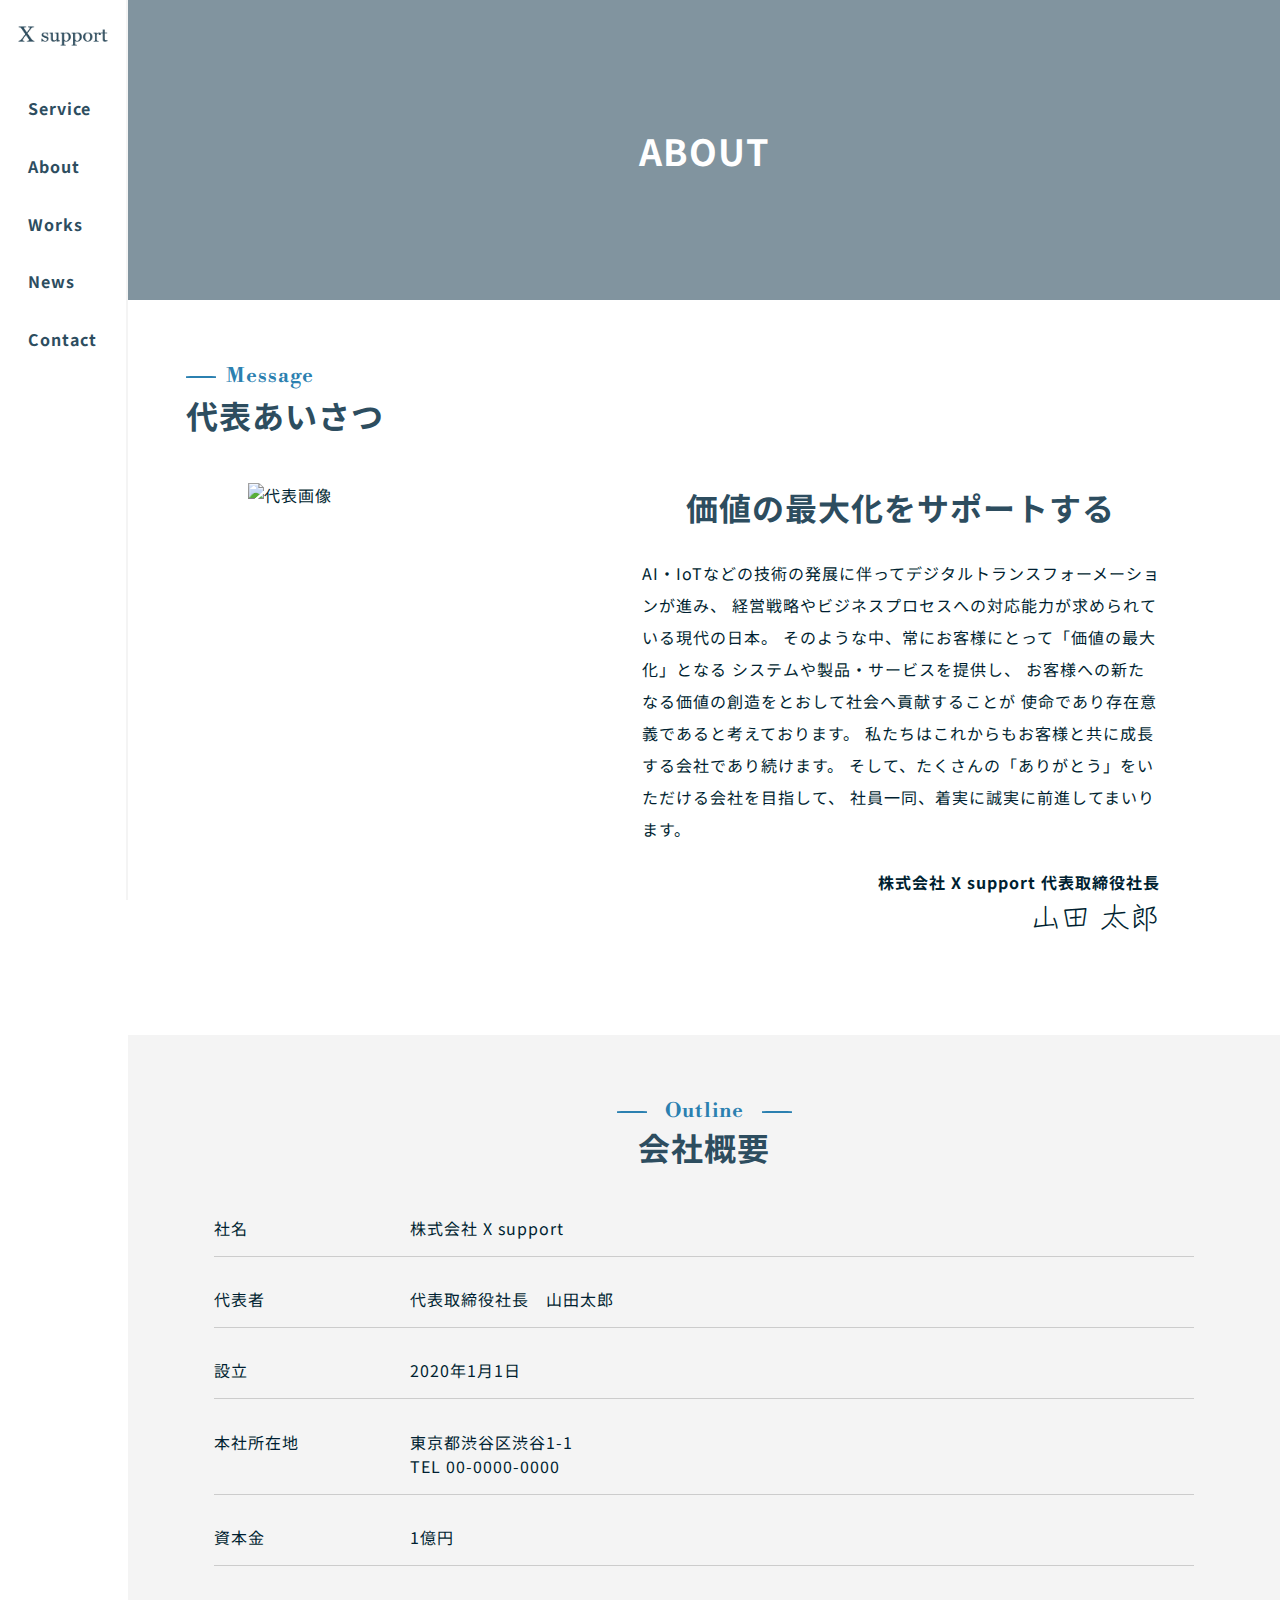
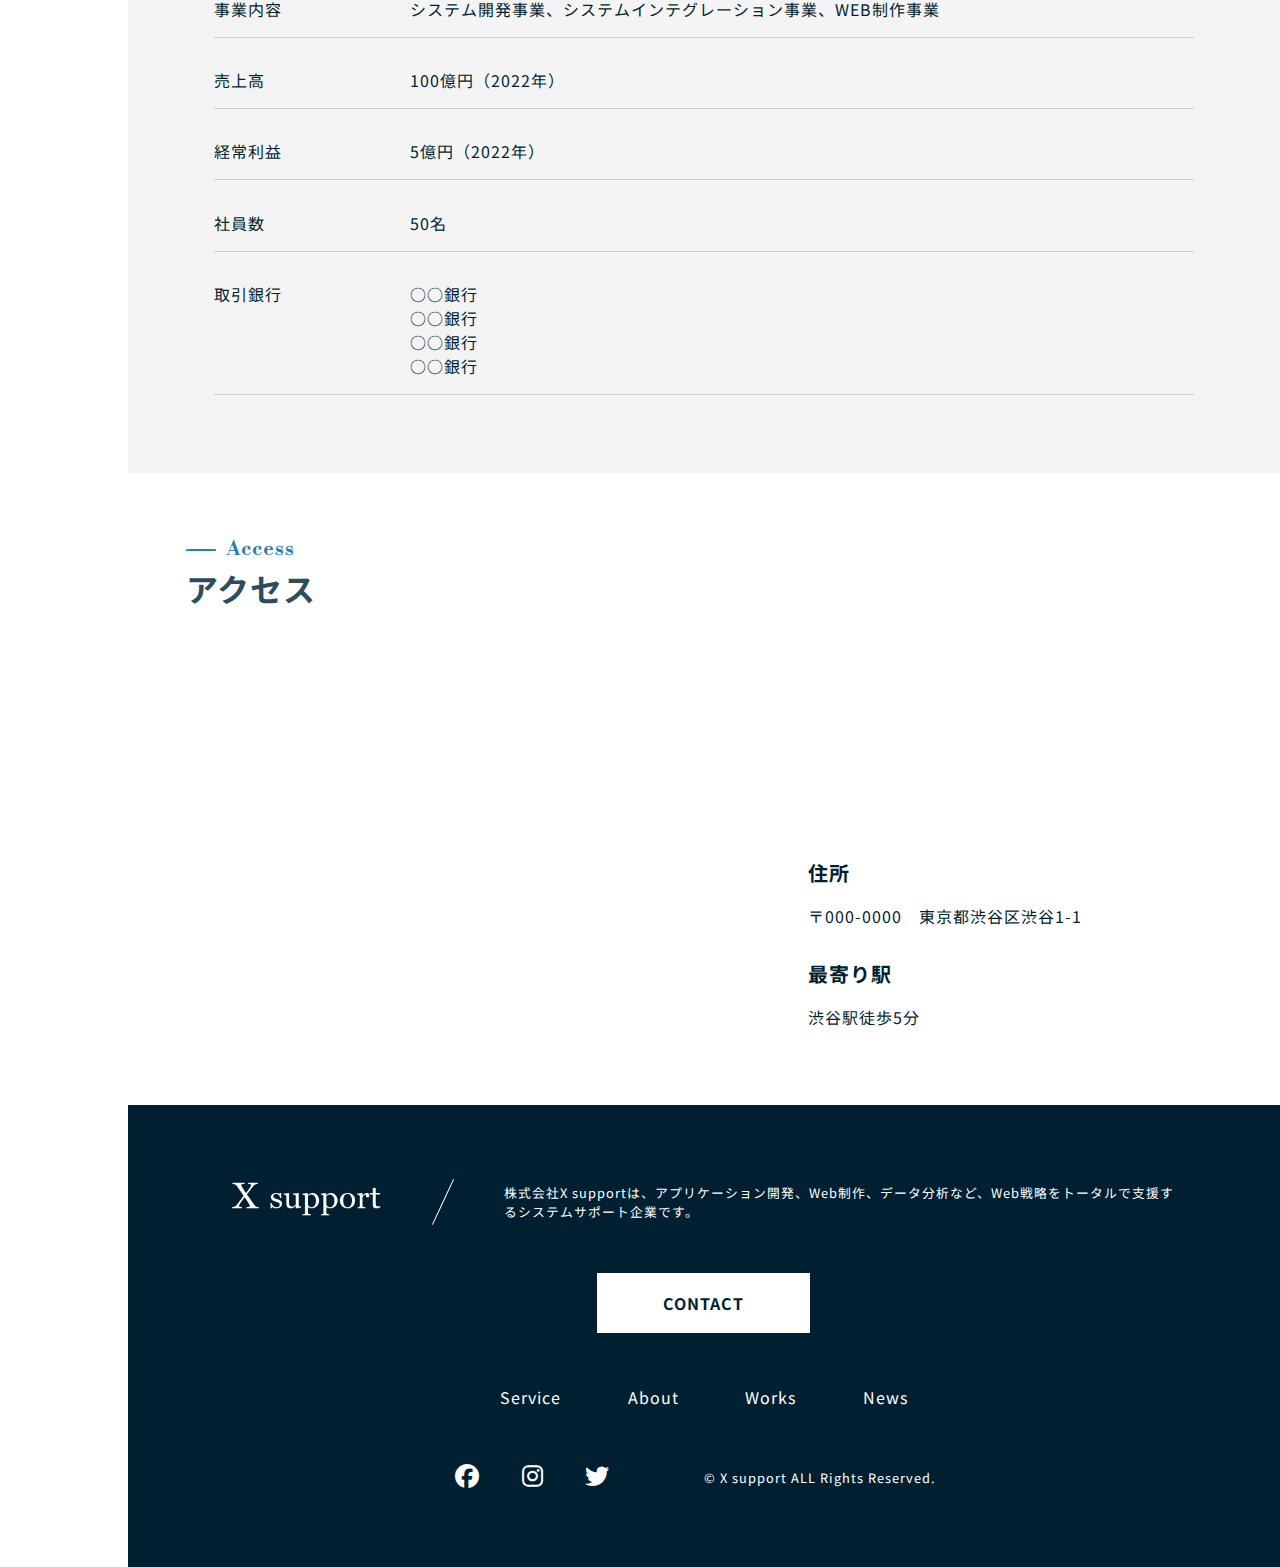
==== commit d53dc5fa: "修正" ====
--- a/html/about.html
+++ b/html/about.html
@@ -202,6 +202,7 @@
           <a class="footer-wrap__top__logo">
             <img src="../img/logo_f.png">
           </a>
+          <div class="footer-wrap__top__line"></div>
           <div class="footer-wrap__top__txt">
             <p>株式会社X supportは、アプリケーション開発、Web制作、データ分析など、Web戦略をトータルで支援するシステムサポート企業です。</p>
           </div>
--- a/css/style.css
+++ b/css/style.css
@@ -185,6 +185,7 @@
   word-break: break-all;
   color: #001F31;
   margin: 0 auto;
+  position: relative;
 }
 
 a {
@@ -200,6 +201,8 @@
   padding: 6% 0;
   width: 90%;
   margin: 0 0 0 auto;
+  overflow: hidden;
+  box-sizing: border-box;
 }
 @media screen and (max-width: 1024px) {
   .section {
@@ -217,6 +220,8 @@
 .__inner {
   width: 90%;
   margin: 0 auto;
+  -webkit-box-align: center;
+  -ms-flex-align: center;
   align-items: center;
 }
 
@@ -279,6 +284,8 @@
   border-radius: 15%;
   left: 0;
   top: 50%;
+  -webkit-transform: translateY(-50%);
+  -ms-transform: translateY(-50%);
   transform: translateY(-50%);
 }
 @media screen and (max-width: 768px) {
@@ -303,14 +310,27 @@
 }
 
 .ttl_2.spin span::after, .ttl_2.spin span::before {
+  -webkit-animation: spin 0.5s linear;
   animation: spin 0.5s linear;
 }
 
+@-webkit-keyframes spin {
+  0% {
+    -webkit-transform: rotate(0deg);
+    transform: rotate(0deg);
+  }
+  100% {
+    -webkit-transform: rotate(1080deg);
+    transform: rotate(1080deg);
+  }
+}
 @keyframes spin {
   0% {
+    -webkit-transform: rotate(0deg);
     transform: rotate(0deg);
   }
   100% {
+    -webkit-transform: rotate(1080deg);
     transform: rotate(1080deg);
   }
 }
@@ -365,8 +385,10 @@
   background-color: #2B80B0;
   cursor: pointer;
   position: relative;
+  -webkit-box-sizing: border-box;
   box-sizing: border-box;
   overflow: hidden;
+  -webkit-box-shadow: 2px 2px 6px 0 #A0A0A0;
   box-shadow: 2px 2px 6px 0 #A0A0A0;
 }
 @media screen and (max-width: 768px) {
@@ -383,12 +405,15 @@
 }
 .__btn_1 a {
   color: #fff;
+  -webkit-transition: all 0.3s ease;
+  -o-transition: all 0.3s ease;
   transition: all 0.3s ease;
   z-index: 2;
   position: relative;
   line-height: 60px;
   display: inline-block;
   width: 100%;
+  -webkit-box-sizing: border-box;
   box-sizing: border-box;
   font-weight: bolder;
   text-align: center;
@@ -411,9 +436,13 @@
   height: 0.5rem;
   border-top: 3px solid #fff;
   border-right: 3px solid #fff;
+  -webkit-transform: translateY(-50%) rotate(45deg);
+  -ms-transform: translateY(-50%) rotate(45deg);
   transform: translateY(-50%) rotate(45deg);
   top: 50%;
   right: 2rem;
+  -webkit-transition: all 0.3s;
+  -o-transition: all 0.3s;
   transition: all 0.3s;
 }
 .__btn_1 .btn_bg {
@@ -422,6 +451,8 @@
   left: -240px;
   background: #fff;
   position: absolute;
+  -webkit-transition: all 0.5s ease;
+  -o-transition: all 0.5s ease;
   transition: all 0.5s ease;
   z-index: 1;
 }
@@ -448,6 +479,8 @@
 .__btn_1:hover a::before {
   border-top: 3px solid #2B80B0;
   border-right: 3px solid #2B80B0;
+  -webkit-transform: translateY(-50%) translateX(10px) rotate(45deg);
+  -ms-transform: translateY(-50%) translateX(10px) rotate(45deg);
   transform: translateY(-50%) translateX(10px) rotate(45deg);
 }
 
@@ -459,14 +492,26 @@
   top: 0;
   left: 0;
   padding: 2% 1%;
+  -webkit-box-sizing: border-box;
   box-sizing: border-box;
   border-right: 2px solid #fff;
+  max-width: 100vw;
+  transition: all 1s;
 }
 header .header-wrap {
   height: 100%;
+  display: -webkit-box;
+  display: -ms-flexbox;
   display: flex;
+  -webkit-box-orient: vertical;
+  -webkit-box-direction: normal;
+  -ms-flex-direction: column;
   flex-direction: column;
+  -webkit-box-pack: start;
+  -ms-flex-pack: start;
   justify-content: flex-start;
+  -webkit-box-align: center;
+  -ms-flex-align: center;
   align-items: center;
   margin: auto;
   vertical-align: middle;
@@ -480,10 +525,13 @@
   margin: 0 auto 50%;
 }
 header .header-wrap__logo a {
+  -webkit-transition: all 0.3s;
+  -o-transition: all 0.3s;
   transition: all 0.3s;
 }
 header .header-wrap__logo a img {
   width: 100%;
+  -o-object-fit: cover;
   object-fit: cover;
 }
 header .header-wrap__logo a:hover {
@@ -498,8 +546,17 @@
   height: 100%;
 }
 header .header-wrap__nav__list {
+  width: fit-content;
+  margin: 0 auto;
+  display: -webkit-box;
+  display: -ms-flexbox;
   display: flex;
+  -webkit-box-orient: vertical;
+  -webkit-box-direction: normal;
+  -ms-flex-direction: column;
   flex-direction: column;
+  -webkit-box-pack: justify;
+  -ms-flex-pack: justify;
   justify-content: space-between;
 }
 header .header-wrap__nav__list__item {
@@ -512,6 +569,8 @@
   color: #fff;
   display: inline-block;
   padding-bottom: 3px;
+  -webkit-transition: all 0.3s;
+  -o-transition: all 0.3s;
   transition: all 0.3s;
 }
 header .header-wrap__nav__list__item a:hover {
@@ -521,6 +580,8 @@
   content: "";
   display: block;
   width: 0;
+  -webkit-transition: all 0.3s ease;
+  -o-transition: all 0.3s ease;
   transition: all 0.3s ease;
   border-bottom: 3px solid #fff;
 }
@@ -532,7 +593,6 @@
 header.headerScroll {
   background: #fff;
   border-right: 2px solid #F4F4F4;
-  box-shadow: 4px 2px 10px 0px #F4F4F4;
 }
 header.headerScroll .header-wrap__logo .logo_g {
   display: block;
@@ -551,10 +611,19 @@
 }
 
 .fadeIn {
+  -webkit-animation: fadeInAnime 0.8s forwards;
   animation: fadeInAnime 0.8s forwards;
   opacity: 0;
 }
 
+@-webkit-keyframes fadeInAnime {
+  from {
+    opacity: 0;
+  }
+  to {
+    opacity: 1;
+  }
+}
 @keyframes fadeInAnime {
   from {
     opacity: 0;
@@ -564,49 +633,94 @@
   }
 }
 .fadeUp {
+  -webkit-animation: fadeUpAnime 0.8s forwards;
   animation: fadeUpAnime 0.8s forwards;
   opacity: 0;
 }
 
+@-webkit-keyframes fadeUpAnime {
+  from {
+    opacity: 0;
+    -webkit-transform: translateY(100px);
+    transform: translateY(100px);
+  }
+  to {
+    opacity: 1;
+    -webkit-transform: translateY(0);
+    transform: translateY(0);
+  }
+}
 @keyframes fadeUpAnime {
   from {
     opacity: 0;
+    -webkit-transform: translateY(100px);
     transform: translateY(100px);
   }
   to {
     opacity: 1;
+    -webkit-transform: translateY(0);
     transform: translateY(0);
   }
 }
 .fadeLeft {
+  -webkit-animation: fadeLeftAnime 0.5s forwards;
   animation: fadeLeftAnime 0.5s forwards;
   opacity: 1;
   overflow: hidden;
 }
 
+@-webkit-keyframes fadeLeftAnime {
+  from {
+    opacity: 1;
+    -webkit-transform: translateX(-50px);
+    transform: translateX(-50px);
+  }
+  to {
+    opacity: 1;
+    -webkit-transform: translateY(0);
+    transform: translateY(0);
+  }
+}
 @keyframes fadeLeftAnime {
   from {
     opacity: 1;
+    -webkit-transform: translateX(-50px);
     transform: translateX(-50px);
   }
   to {
     opacity: 1;
+    -webkit-transform: translateY(0);
     transform: translateY(0);
   }
 }
 .fadeRight {
+  -webkit-animation: fadeRightAnime 0.5s forwards;
   animation: fadeRightAnime 0.5s forwards;
   opacity: 1;
   overflow: hidden;
 }
 
+@-webkit-keyframes fadeRightAnime {
+  from {
+    opacity: 1;
+    -webkit-transform: translateX(50px);
+    transform: translateX(50px);
+  }
+  to {
+    opacity: 1;
+    -webkit-transform: translateX(0);
+    transform: translateX(0);
+  }
+}
 @keyframes fadeRightAnime {
   from {
     opacity: 1;
+    -webkit-transform: translateX(50px);
     transform: translateX(50px);
   }
   to {
     opacity: 1;
+    -webkit-transform: translateX(0);
     transform: translateX(0);
   }
 }
@@ -621,49 +735,71 @@
   background-color: #001F31;
 }
 .footer-wrap {
+  display: -webkit-box;
+  display: -ms-flexbox;
   display: flex;
+  -webkit-box-pack: center;
+  -ms-flex-pack: center;
   justify-content: center;
+  -webkit-box-orient: vertical;
+  -webkit-box-direction: normal;
+  -ms-flex-direction: column;
   flex-direction: column;
 }
 .footer-wrap__top {
+  display: -webkit-box;
+  display: -ms-flexbox;
   display: flex;
+  -webkit-box-pack: center;
+  -ms-flex-pack: center;
   justify-content: center;
+  -webkit-box-align: center;
+  -ms-flex-align: center;
   align-items: center;
 }
 .footer-wrap__top__logo {
   width: 150px;
   min-width: 100px;
+  -webkit-transition: all 0.3s;
+  -o-transition: all 0.3s;
   transition: all 0.3s;
   overflow: hidden;
 }
 .footer-wrap__top__logo:hover {
   cursor: pointer;
   opacity: 0.7;
+  -webkit-transform: scale(1.05);
+  -ms-transform: scale(1.05);
   transform: scale(1.05);
 }
 .footer-wrap__top__logo img {
   width: 100%;
   height: 100%;
+  -o-object-fit: contain;
   object-fit: contain;
 }
-.footer-wrap__top__txt {
-  min-width: 50%;
-  max-width: 65%;
+.footer-wrap__top__line {
   position: relative;
-  margin-left: 10%;
-}
-.footer-wrap__top__txt p {
-  color: #fff;
-  font-size: 0.8rem;
-}
-.footer-wrap__top__txt::after {
+  width: 20px;
+  margin: 0 5%;
+}
+.footer-wrap__top__line::after {
   position: absolute;
   content: "";
   width: 50px;
   border-top: 1px solid #fff;
   top: 50%;
-  transform: translateY(-50%) rotate(-65deg);
-  left: -10%;
+  transform: translate(-50%, -50%) rotate(-65deg);
+  left: 50%;
+}
+.footer-wrap__top__txt {
+  min-width: 50%;
+  max-width: 65%;
+  position: relative;
+}
+.footer-wrap__top__txt p {
+  color: #fff;
+  font-size: 0.8rem;
 }
 .footer-wrap__con {
   margin: 5% auto;
@@ -675,6 +811,8 @@
   border: 2px solid #fff;
   padding: 1rem 4rem;
   font-weight: bold;
+  -webkit-transition: all 0.3s;
+  -o-transition: all 0.3s;
   transition: all 0.3s;
 }
 .footer-wrap__con a:hover {
@@ -686,7 +824,11 @@
   width: 80%;
 }
 .footer-wrap__nav__list {
+  display: -webkit-box;
+  display: -ms-flexbox;
   display: flex;
+  -webkit-box-pack: center;
+  -ms-flex-pack: center;
   justify-content: center;
 }
 .footer-wrap__nav__list__item {
@@ -694,6 +836,8 @@
 }
 .footer-wrap__nav__list__item a {
   color: #fff;
+  -webkit-transition: all 0.3s;
+  -o-transition: all 0.3s;
   transition: all 0.3s;
 }
 .footer-wrap__nav__list__item a::after {
@@ -701,6 +845,8 @@
   display: block;
   width: 0;
   border-bottom: 3px solid #fff;
+  -webkit-transition: all 0.3s;
+  -o-transition: all 0.3s;
   transition: all 0.3s;
 }
 .footer-wrap__nav__list__item a:hover::after {
@@ -709,7 +855,11 @@
 }
 .footer-wrap__bottom {
   min-width: 55%;
+  display: -webkit-box;
+  display: -ms-flexbox;
   display: flex;
+  -webkit-box-pack: justify;
+  -ms-flex-pack: justify;
   justify-content: space-between;
   margin-top: 5%;
 }
@@ -722,11 +872,15 @@
 .footer-wrap__bottom__sns i {
   font-size: 1.5rem;
   margin: 0 8%;
+  -webkit-transition: all 0.3s;
+  -o-transition: all 0.3s;
   transition: all 0.3s;
 }
 .footer-wrap__bottom__sns i:hover {
   cursor: pointer;
   opacity: 0.7;
+  -webkit-transform: scale(1.25);
+  -ms-transform: scale(1.25);
   transform: scale(1.25);
 }
 .footer-wrap__bottom__copy {
@@ -748,9 +902,8 @@
     width: 100%;
     height: 70px;
     padding: 2% 4%;
-  }
-  header .headerScroll {
-    box-shadow: none;
+    border-right: none;
+    box-sizing: border-box;
   }
   header .header-wrap {
     max-width: 100%;
@@ -778,6 +931,8 @@
     position: absolute;
     top: 0;
     right: 0;
+    -webkit-transition: all 0.3s;
+    -o-transition: all 0.3s;
     transition: all 0.3s;
   }
   header .drawer::before {
@@ -802,7 +957,12 @@
     position: absolute;
     top: 50%;
     left: 50%;
+    -webkit-transform: translate(-50%, -50%);
+    -ms-transform: translate(-50%, -50%);
     transform: translate(-50%, -50%);
+    -webkit-box-orient: vertical;
+    -webkit-box-direction: normal;
+    -ms-flex-direction: column;
     flex-direction: column;
   }
   header .header-wrap__nav__list__item {
@@ -826,17 +986,28 @@
   }
   body.nav-open header .drawer::before {
     top: 15px;
+    -webkit-transform: rotate(-45deg);
+    -ms-transform: rotate(-45deg);
     transform: rotate(-45deg);
     background: #fff;
   }
   body.nav-open header .drawer::after {
     top: 15px;
+    -webkit-transform: rotate(45deg);
+    -ms-transform: rotate(45deg);
     transform: rotate(45deg);
     background: #fff;
   }
+  body.nav-open header.headerScroll {
+    border-right: none;
+    box-sizing: border-box;
+  }
   body.nav-open header.headerScroll .header-wrap__nav__list__item a {
     color: #fff;
   }
+  header.headerScroll {
+    border-right: none;
+  }
   header.headerScroll .drawer {
     border-top: solid 5px #2D4D5F;
   }
@@ -846,36 +1017,35 @@
   .footer {
     padding: 6% 0;
   }
-  .footer-wrap__body {
+  .footer-wrap__top {
+    -webkit-box-orient: vertical;
+    -webkit-box-direction: normal;
+    -ms-flex-direction: column;
     flex-direction: column;
+    -webkit-box-align: center;
+    -ms-flex-align: center;
     align-items: center;
   }
-  .footer-wrap__body hr {
-    transform: rotate(0);
-    margin: 6% auto;
-  }
-  .footer-wrap__body__left {
-    width: 100%;
-  }
-  .footer-wrap__body__right {
-    width: 100%;
-  }
-  .footer-wrap__body__right__bottom {
-    flex-direction: column;
-  }
-  .footer-wrap__body__right__bottom__left {
-    width: 140px;
+  .footer-wrap__top__line {
     margin: 5% auto;
   }
-  .footer-wrap__body__right__bottom__right {
-    text-align: center;
+  .footer-wrap__top__line::after {
+    width: 80px;
+    transform: translate(-50%, -50%) rotate(0deg);
   }
 }
 @media screen and (max-width: 480px) {
+  header {
+    top: 0px;
+  }
   .footer {
     padding: 8% 2%;
+    box-sizing: border-box;
   }
   .footer-wrap__top {
+    -webkit-box-orient: vertical;
+    -webkit-box-direction: normal;
+    -ms-flex-direction: column;
     flex-direction: column;
   }
   .footer-wrap__top__logo {
@@ -889,12 +1059,20 @@
   .footer-wrap__top__txt::after {
     top: 0;
     left: 50%;
+    -webkit-transform: translateX(-50%) rotate(0);
+    -ms-transform: translateX(-50%) rotate(0);
     transform: translateX(-50%) rotate(0);
   }
   .footer-wrap__con {
     margin: 8% auto;
   }
+  .footer-wrap__nav {
+    min-width: 250px;
+  }
   .footer-wrap__bottom {
+    -webkit-box-orient: vertical;
+    -webkit-box-direction: normal;
+    -ms-flex-direction: column;
     flex-direction: column;
   }
   .footer-wrap__bottom__sns {
--- a/css/page/common2/style.css
+++ b/css/page/common2/style.css
@@ -21,6 +21,8 @@
   position: absolute;
   top: 50%;
   left: 50%;
+  -webkit-transform: translate(-50%, -50%);
+  -ms-transform: translate(-50%, -50%);
   transform: translate(-50%, -50%);
   z-index: 100;
 }
@@ -32,25 +34,33 @@
 
 .pagination {
   width: 100%;
-  margin: 2% auto;
+  margin: 6% auto 0;
   text-align: center;
 }
 .pagination__list {
+  display: -webkit-box;
+  display: -ms-flexbox;
   display: flex;
+  -webkit-box-pack: center;
+  -ms-flex-pack: center;
   justify-content: center;
 }
 .pagination__list__item {
   display: inline-block;
   border: 1px solid #2D4D5F;
   background-color: #2D4D5F;
-  width: 40px;
-  height: 40px;
-  margin: 4% 2% auto 2%;
+  width: 30px;
+  height: 30px;
+  margin: 2%;
+  -webkit-transition: all 0.3s;
+  -o-transition: all 0.3s;
   transition: all 0.3s;
 }
 .pagination__list__item a {
   color: #fff;
-  font-size: 1.5rem;
+  font-size: 1rem;
+  -webkit-transition: all 0.3s;
+  -o-transition: all 0.3s;
   transition: all 0.3s;
 }
 .pagination__list__item:hover {
@@ -69,7 +79,8 @@
 @media screen and (max-width: 768px) {
   header.headerScroll {
     background: none;
-    box-shadow: none;
+    box-sizing: border-box;
+    border-right: none;
   }
   header.headerScroll .drawer {
     border-top: solid 5px #fff;
@@ -84,8 +95,9 @@
     display: none;
   }
   header.headerScrollTab {
+    box-sizing: border-box;
     background: #fff;
-    box-shadow: 4px 4px 4px 0 #D9D9D9;
+    border-right: none;
   }
   header.headerScrollTab .drawer {
     border-top: solid 5px #2D4D5F;
@@ -100,7 +112,10 @@
     display: block;
   }
   .top {
-    width: 100%;
+    width: 100vw;
+  }
+  .pagination {
+    margin: 8% auto 0;
   }
 }
 @media screen and (max-width: 480px) {
@@ -108,7 +123,7 @@
     height: 50vh;
   }
   .pagination__list__item {
-    width: 30px;
-    height: 30px;
+    width: 20px;
+    height: 20px;
   }
 }
--- a/css/page/about/style.css
+++ b/css/page/about/style.css
@@ -1,5 +1,9 @@
 .greet-wrap__body {
+  display: -webkit-box;
+  display: -ms-flexbox;
   display: flex;
+  -webkit-box-pack: center;
+  -ms-flex-pack: center;
   justify-content: center;
 }
 .greet-wrap__body__img {
@@ -10,6 +14,7 @@
 .greet-wrap__body__img img {
   width: 100%;
   height: 100%;
+  -o-object-fit: contain;
   object-fit: contain;
 }
 .greet-wrap__body__right {
@@ -45,12 +50,16 @@
   width: 85%;
 }
 .outline-wrap__ttl {
+  width: -webkit-fit-content;
+  width: -moz-fit-content;
   width: fit-content;
   margin: 0 auto 5%;
 }
 .outline-wrap__ttl span {
   padding-right: 1rem;
   padding-left: 1rem;
+  width: -webkit-fit-content;
+  width: -moz-fit-content;
   width: fit-content;
   margin: 0 auto -10%;
 }
@@ -66,13 +75,19 @@
   border-radius: 15%;
   right: -2rem;
   top: 50%;
+  -webkit-transform: translateY(-50%);
+  -ms-transform: translateY(-50%);
   transform: translateY(-50%);
 }
 .outline-wrap__body__list {
   width: 100%;
 }
 .outline-wrap__body__list__item {
+  display: -webkit-box;
+  display: -ms-flexbox;
   display: flex;
+  -webkit-box-pack: start;
+  -ms-flex-pack: start;
   justify-content: flex-start;
 }
 .outline-wrap__body__list__item span {
@@ -87,8 +102,14 @@
 }
 
 .access-wrap__body {
+  display: -webkit-box;
+  display: -ms-flexbox;
   display: flex;
+  -webkit-box-pack: start;
+  -ms-flex-pack: start;
   justify-content: flex-start;
+  -webkit-box-align: last baseline;
+  -ms-flex-align: last baseline;
   align-items: last baseline;
 }
 .access-wrap__body__map {
@@ -107,7 +128,7 @@
   width: 100%;
 }
 .access-wrap__body__right__block:first-child {
-  margin-bottom: 20%;
+  margin-bottom: 10%;
 }
 .access-wrap__body__right__block h4 {
   display: block;
@@ -128,6 +149,8 @@
 }
 @media screen and (max-width: 480px) {
   .greet-wrap__ttl {
+    width: -webkit-fit-content;
+    width: -moz-fit-content;
     width: fit-content;
     margin: 0 auto 6%;
   }
@@ -147,6 +170,9 @@
     background-color: #2B80B0;
   }
   .greet-wrap__body {
+    -webkit-box-orient: vertical;
+    -webkit-box-direction: normal;
+    -ms-flex-direction: column;
     flex-direction: column;
   }
   .greet-wrap__body__img {
@@ -167,6 +193,8 @@
     width: 65%;
   }
   .access-wrap__ttl {
+    width: -webkit-fit-content;
+    width: -moz-fit-content;
     width: fit-content;
     margin: 0 auto 6%;
   }
@@ -183,6 +211,9 @@
     background-color: #2B80B0;
   }
   .access-wrap__body {
+    -webkit-box-orient: vertical;
+    -webkit-box-direction: normal;
+    -ms-flex-direction: column;
     flex-direction: column;
   }
   .access-wrap__body__map {
@@ -191,7 +222,11 @@
   }
   .access-wrap__body__right {
     width: 100%;
+    display: -webkit-box;
+    display: -ms-flexbox;
     display: flex;
+    -webkit-box-pack: justify;
+    -ms-flex-pack: justify;
     justify-content: space-between;
   }
   .access-wrap__body__right__block {
